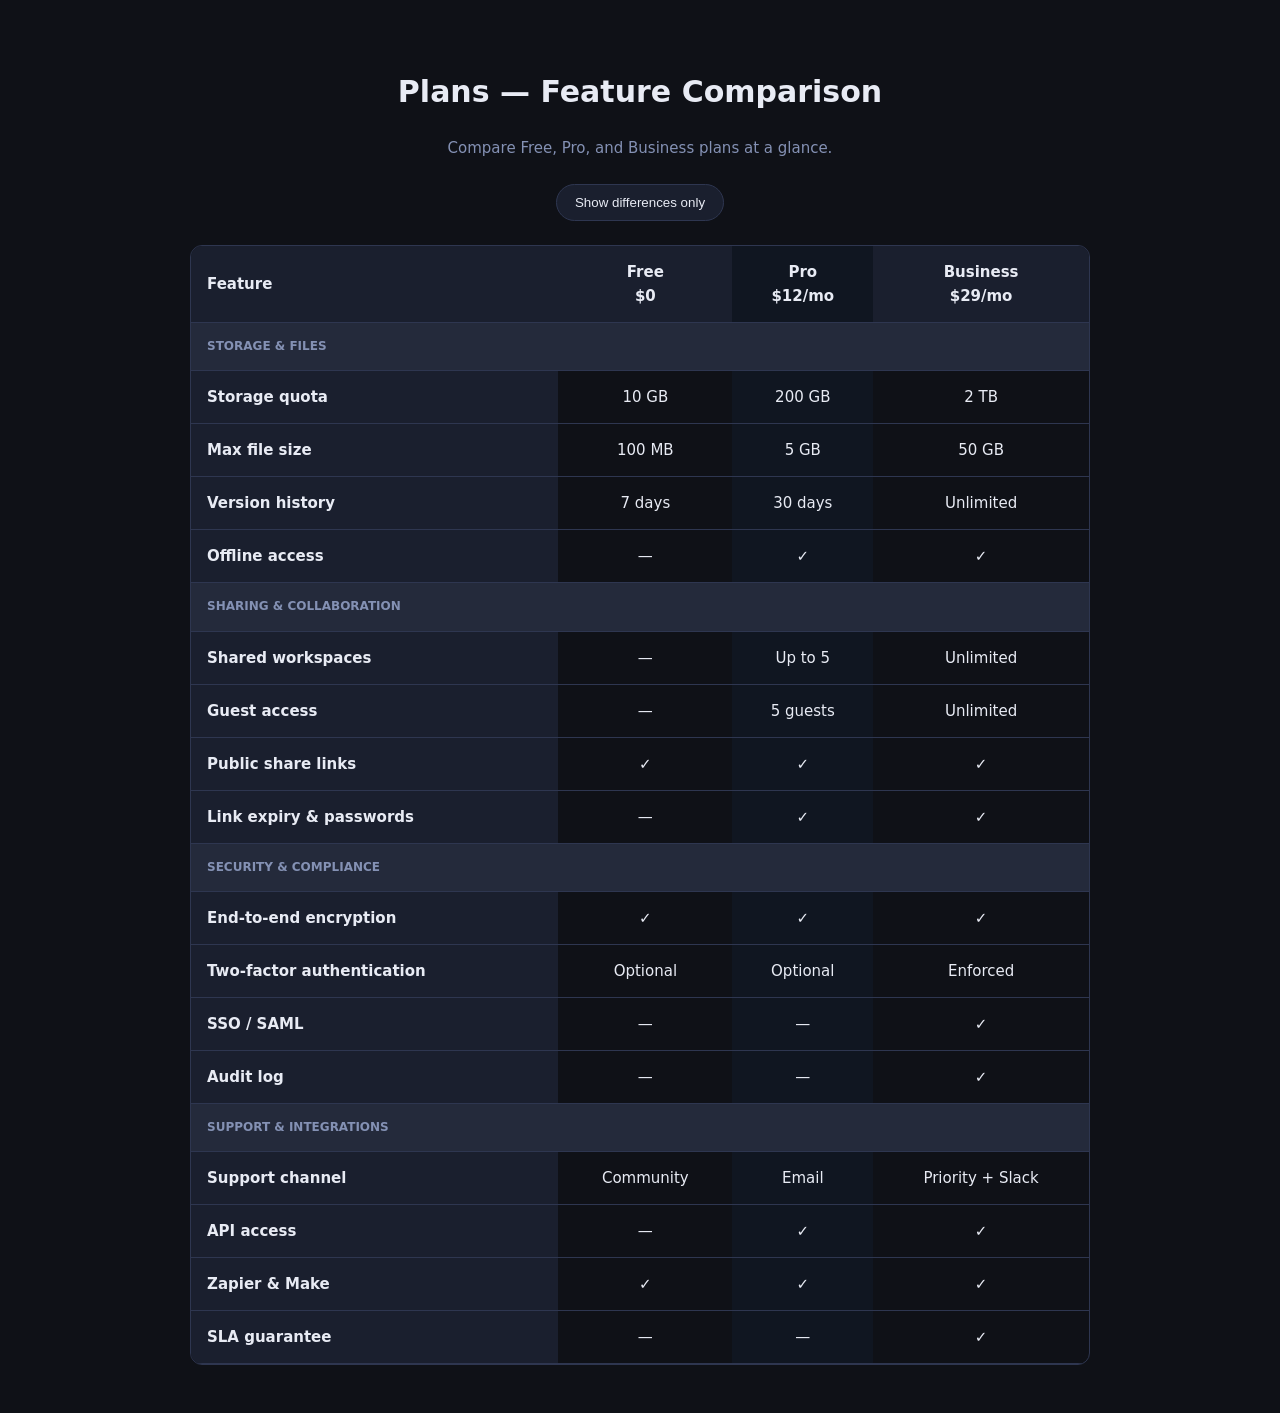
==== compare.html @ 5dd3a096 "Add comparison table page" ====
<!doctype html><html lang="en"><head><meta charset="utf-8"><meta name="viewport" content="width=device-width,initial-scale=1"><title>Plans — Feature Comparison</title><style>body{margin:0;background:#0f1117;color:#e8ebf4;font:15px/1.6 system-ui,sans-serif;padding:48px 16px}main{max-width:900px;margin:auto}h1{text-align:center}p{text-align:center;color:#8491b4}.wrap{overflow:auto;border:1px solid #2e3650;border-radius:12px}table{width:100%;border-collapse:collapse;min-width:650px}th,td{padding:14px 16px;border-bottom:1px solid #2e3650;text-align:center}th:first-child,td:first-child{text-align:left}th{background:#1a1f2e}.pro{background:#1d346122}.cat td{background:#242a3b;color:#8491b4;font-size:12px;text-transform:uppercase;font-weight:700}.controls{text-align:center;margin:24px}.toggle{padding:10px 18px;border-radius:999px;border:1px solid #2e3650;background:#1a1f2e;color:#e8ebf4;cursor:pointer}.diff-active .same{display:none}</style></head><body><main><h1>Plans — Feature Comparison</h1><p>Compare Free, Pro, and Business plans at a glance.</p><div class="controls"><button id="diff" class="toggle" role="switch" aria-pressed="false">Show differences only</button></div><div class="wrap"><table aria-label="Plan feature comparison"><thead><tr><th>Feature</th><th>Free<br>$0</th><th class="pro">Pro<br>$12/mo</th><th>Business<br>$29/mo</th></tr></thead><tbody><tr class="cat"><td colspan="4">Storage & files</td></tr><tr><th>Storage quota</th><td>10 GB</td><td class="pro">200 GB</td><td>2 TB</td></tr><tr><th>Max file size</th><td>100 MB</td><td class="pro">5 GB</td><td>50 GB</td></tr><tr><th>Version history</th><td>7 days</td><td class="pro">30 days</td><td>Unlimited</td></tr><tr><th>Offline access</th><td>—</td><td class="pro">✓</td><td>✓</td></tr><tr class="cat"><td colspan="4">Sharing & collaboration</td></tr><tr><th>Shared workspaces</th><td>—</td><td class="pro">Up to 5</td><td>Unlimited</td></tr><tr><th>Guest access</th><td>—</td><td class="pro">5 guests</td><td>Unlimited</td></tr><tr class="same"><th>Public share links</th><td>✓</td><td class="pro">✓</td><td>✓</td></tr><tr><th>Link expiry & passwords</th><td>—</td><td class="pro">✓</td><td>✓</td></tr><tr class="cat"><td colspan="4">Security & compliance</td></tr><tr class="same"><th>End-to-end encryption</th><td>✓</td><td class="pro">✓</td><td>✓</td></tr><tr><th>Two-factor authentication</th><td>Optional</td><td class="pro">Optional</td><td>Enforced</td></tr><tr><th>SSO / SAML</th><td>—</td><td class="pro">—</td><td>✓</td></tr><tr><th>Audit log</th><td>—</td><td class="pro">—</td><td>✓</td></tr><tr class="cat"><td colspan="4">Support & integrations</td></tr><tr><th>Support channel</th><td>Community</td><td class="pro">Email</td><td>Priority + Slack</td></tr><tr><th>API access</th><td>—</td><td class="pro">✓</td><td>✓</td></tr><tr class="same"><th>Zapier & Make</th><td>✓</td><td class="pro">✓</td><td>✓</td></tr><tr><th>SLA guarantee</th><td>—</td><td class="pro">—</td><td>✓</td></tr></tbody></table></div></main><script>const b=document.getElementById('diff');b.onclick=()=>{const on=b.getAttribute('aria-pressed')==='true';b.setAttribute('aria-pressed',String(!on));document.body.classList.toggle('diff-active',!on)};</script></body></html>
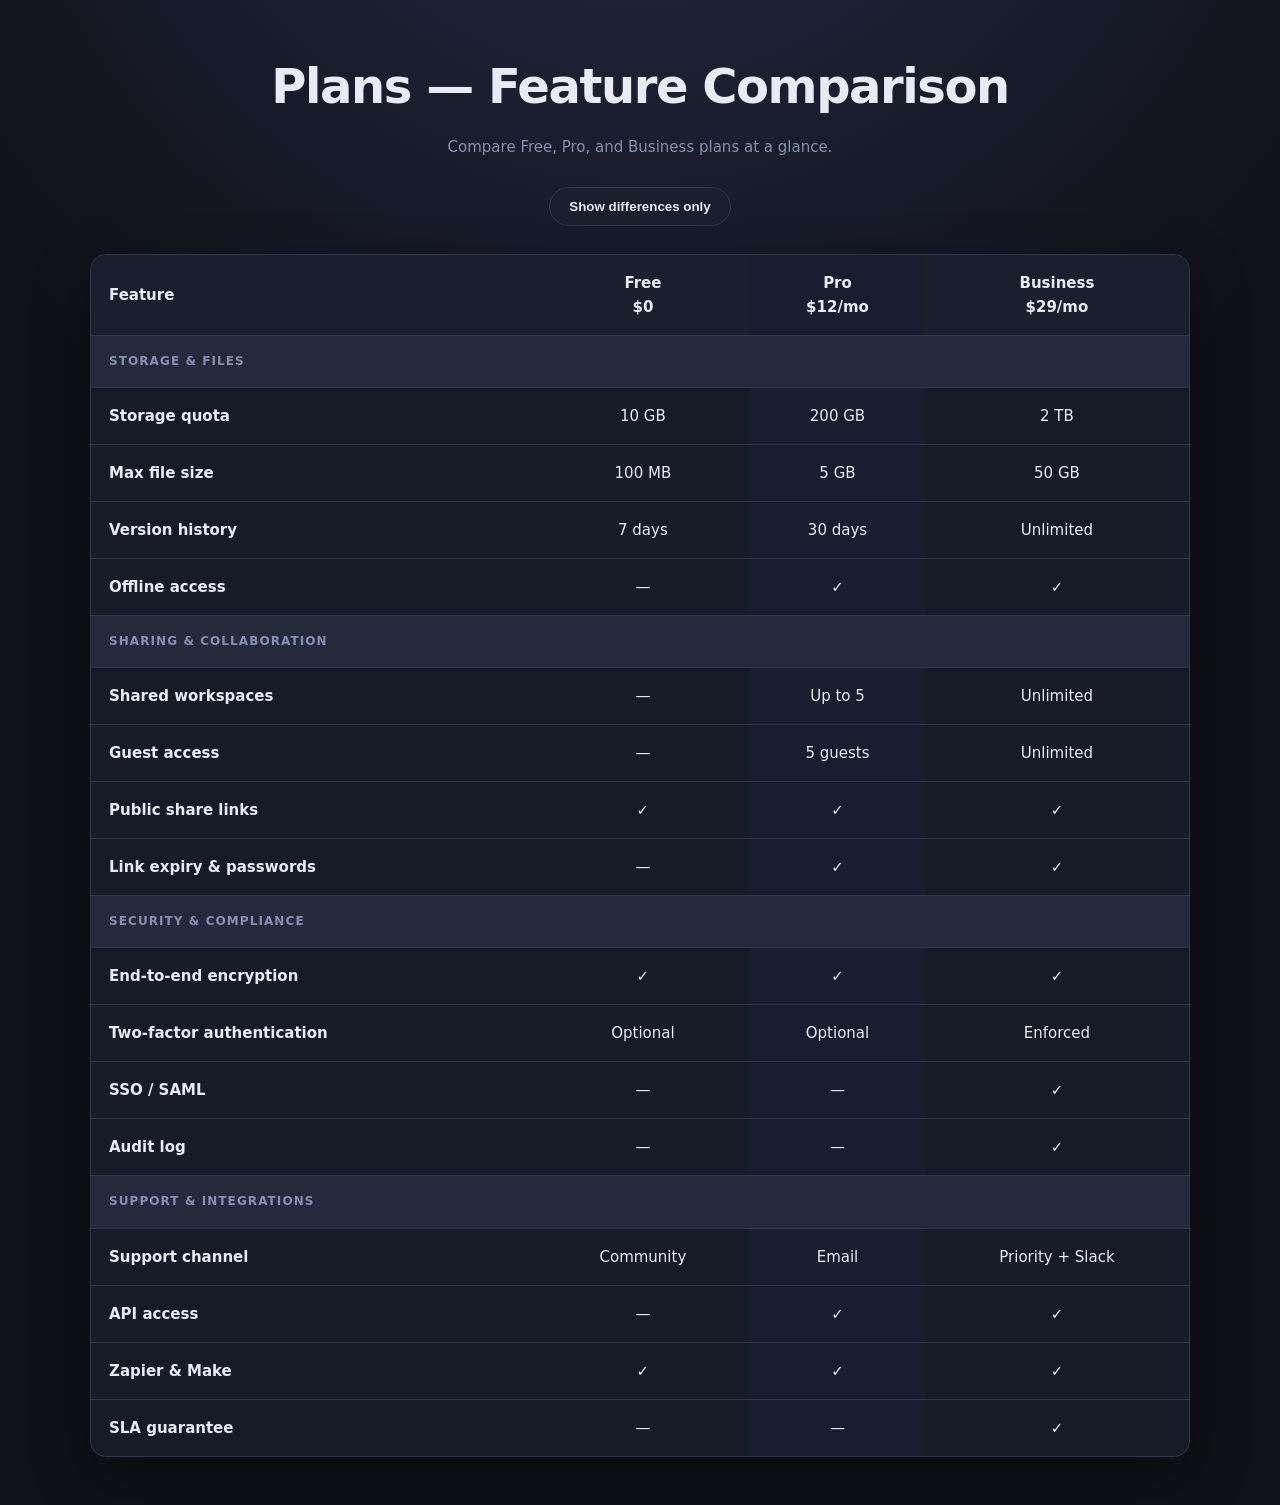
==== commit 220e35fe: "Use dedicated CSS stylesheet for comparison table" ====
--- a/compare.html
+++ b/compare.html
@@ -1 +1,69 @@
-<!doctype html><html lang="en"><head><meta charset="utf-8"><meta name="viewport" content="width=device-width,initial-scale=1"><title>Plans — Feature Comparison</title><style>body{margin:0;background:#0f1117;color:#e8ebf4;font:15px/1.6 system-ui,sans-serif;padding:48px 16px}main{max-width:900px;margin:auto}h1{text-align:center}p{text-align:center;color:#8491b4}.wrap{overflow:auto;border:1px solid #2e3650;border-radius:12px}table{width:100%;border-collapse:collapse;min-width:650px}th,td{padding:14px 16px;border-bottom:1px solid #2e3650;text-align:center}th:first-child,td:first-child{text-align:left}th{background:#1a1f2e}.pro{background:#1d346122}.cat td{background:#242a3b;color:#8491b4;font-size:12px;text-transform:uppercase;font-weight:700}.controls{text-align:center;margin:24px}.toggle{padding:10px 18px;border-radius:999px;border:1px solid #2e3650;background:#1a1f2e;color:#e8ebf4;cursor:pointer}.diff-active .same{display:none}</style></head><body><main><h1>Plans — Feature Comparison</h1><p>Compare Free, Pro, and Business plans at a glance.</p><div class="controls"><button id="diff" class="toggle" role="switch" aria-pressed="false">Show differences only</button></div><div class="wrap"><table aria-label="Plan feature comparison"><thead><tr><th>Feature</th><th>Free<br>$0</th><th class="pro">Pro<br>$12/mo</th><th>Business<br>$29/mo</th></tr></thead><tbody><tr class="cat"><td colspan="4">Storage & files</td></tr><tr><th>Storage quota</th><td>10 GB</td><td class="pro">200 GB</td><td>2 TB</td></tr><tr><th>Max file size</th><td>100 MB</td><td class="pro">5 GB</td><td>50 GB</td></tr><tr><th>Version history</th><td>7 days</td><td class="pro">30 days</td><td>Unlimited</td></tr><tr><th>Offline access</th><td>—</td><td class="pro">✓</td><td>✓</td></tr><tr class="cat"><td colspan="4">Sharing & collaboration</td></tr><tr><th>Shared workspaces</th><td>—</td><td class="pro">Up to 5</td><td>Unlimited</td></tr><tr><th>Guest access</th><td>—</td><td class="pro">5 guests</td><td>Unlimited</td></tr><tr class="same"><th>Public share links</th><td>✓</td><td class="pro">✓</td><td>✓</td></tr><tr><th>Link expiry & passwords</th><td>—</td><td class="pro">✓</td><td>✓</td></tr><tr class="cat"><td colspan="4">Security & compliance</td></tr><tr class="same"><th>End-to-end encryption</th><td>✓</td><td class="pro">✓</td><td>✓</td></tr><tr><th>Two-factor authentication</th><td>Optional</td><td class="pro">Optional</td><td>Enforced</td></tr><tr><th>SSO / SAML</th><td>—</td><td class="pro">—</td><td>✓</td></tr><tr><th>Audit log</th><td>—</td><td class="pro">—</td><td>✓</td></tr><tr class="cat"><td colspan="4">Support & integrations</td></tr><tr><th>Support channel</th><td>Community</td><td class="pro">Email</td><td>Priority + Slack</td></tr><tr><th>API access</th><td>—</td><td class="pro">✓</td><td>✓</td></tr><tr class="same"><th>Zapier & Make</th><td>✓</td><td class="pro">✓</td><td>✓</td></tr><tr><th>SLA guarantee</th><td>—</td><td class="pro">—</td><td>✓</td></tr></tbody></table></div></main><script>const b=document.getElementById('diff');b.onclick=()=>{const on=b.getAttribute('aria-pressed')==='true';b.setAttribute('aria-pressed',String(!on));document.body.classList.toggle('diff-active',!on)};</script></body></html>+<!doctype html>
+<html lang="en">
+<head>
+  <meta charset="utf-8">
+  <meta name="viewport" content="width=device-width, initial-scale=1">
+  <meta name="description" content="Responsive comparison of Free, Pro, and Business plans.">
+  <title>Plans — Feature Comparison</title>
+  <link rel="stylesheet" href="styles.css">
+</head>
+<body>
+  <main>
+    <h1>Plans — Feature Comparison</h1>
+    <p>Compare Free, Pro, and Business plans at a glance.</p>
+
+    <div class="controls">
+      <button id="diff" class="toggle" type="button" role="switch" aria-pressed="false">
+        Show differences only
+      </button>
+    </div>
+
+    <div class="wrap">
+      <table aria-label="Plan feature comparison">
+        <thead>
+          <tr>
+            <th scope="col">Feature</th>
+            <th scope="col">Free<br>$0</th>
+            <th scope="col" class="pro">Pro<br>$12/mo</th>
+            <th scope="col">Business<br>$29/mo</th>
+          </tr>
+        </thead>
+        <tbody>
+          <tr class="cat"><td colspan="4">Storage &amp; files</td></tr>
+          <tr><th scope="row">Storage quota</th><td>10 GB</td><td class="pro">200 GB</td><td>2 TB</td></tr>
+          <tr><th scope="row">Max file size</th><td>100 MB</td><td class="pro">5 GB</td><td>50 GB</td></tr>
+          <tr><th scope="row">Version history</th><td>7 days</td><td class="pro">30 days</td><td>Unlimited</td></tr>
+          <tr><th scope="row">Offline access</th><td>—</td><td class="pro">✓</td><td>✓</td></tr>
+
+          <tr class="cat"><td colspan="4">Sharing &amp; collaboration</td></tr>
+          <tr><th scope="row">Shared workspaces</th><td>—</td><td class="pro">Up to 5</td><td>Unlimited</td></tr>
+          <tr><th scope="row">Guest access</th><td>—</td><td class="pro">5 guests</td><td>Unlimited</td></tr>
+          <tr class="same"><th scope="row">Public share links</th><td>✓</td><td class="pro">✓</td><td>✓</td></tr>
+          <tr><th scope="row">Link expiry &amp; passwords</th><td>—</td><td class="pro">✓</td><td>✓</td></tr>
+
+          <tr class="cat"><td colspan="4">Security &amp; compliance</td></tr>
+          <tr class="same"><th scope="row">End-to-end encryption</th><td>✓</td><td class="pro">✓</td><td>✓</td></tr>
+          <tr><th scope="row">Two-factor authentication</th><td>Optional</td><td class="pro">Optional</td><td>Enforced</td></tr>
+          <tr><th scope="row">SSO / SAML</th><td>—</td><td class="pro">—</td><td>✓</td></tr>
+          <tr><th scope="row">Audit log</th><td>—</td><td class="pro">—</td><td>✓</td></tr>
+
+          <tr class="cat"><td colspan="4">Support &amp; integrations</td></tr>
+          <tr><th scope="row">Support channel</th><td>Community</td><td class="pro">Email</td><td>Priority + Slack</td></tr>
+          <tr><th scope="row">API access</th><td>—</td><td class="pro">✓</td><td>✓</td></tr>
+          <tr class="same"><th scope="row">Zapier &amp; Make</th><td>✓</td><td class="pro">✓</td><td>✓</td></tr>
+          <tr><th scope="row">SLA guarantee</th><td>—</td><td class="pro">—</td><td>✓</td></tr>
+        </tbody>
+      </table>
+    </div>
+  </main>
+
+  <script>
+    const button = document.getElementById('diff');
+    button.addEventListener('click', () => {
+      const enabled = button.getAttribute('aria-pressed') === 'true';
+      button.setAttribute('aria-pressed', String(!enabled));
+      document.body.classList.toggle('diff-active', !enabled);
+    });
+  </script>
+</body>
+</html>
--- a/styles.css
+++ b/styles.css
@@ -0,0 +1,13 @@
+/* Plans — Feature Comparison */
+:root{--bg:#0f1117;--panel:#171b27;--panel-2:#1a1f2e;--border:#2e3650;--text:#e8ebf4;--muted:#8491b4;--accent:#7c8cff;--accent-soft:#1d346122}
+*{box-sizing:border-box}
+html{scroll-behavior:smooth}
+body{margin:0;background:radial-gradient(circle at 50% -20%,#252b46 0%,var(--bg) 45%);color:var(--text);font:15px/1.6 Inter,system-ui,-apple-system,BlinkMacSystemFont,"Segoe UI",sans-serif;padding:48px 16px;min-height:100vh}
+main{max-width:1100px;margin:auto}
+h1{margin:0;text-align:center;font-size:clamp(30px,5vw,48px);letter-spacing:-.03em}
+p{margin:10px auto 0;text-align:center;color:var(--muted);max-width:650px}
+.controls{text-align:center;margin:28px 0}.toggle{padding:11px 19px;border-radius:999px;border:1px solid var(--border);background:var(--panel-2);color:var(--text);cursor:pointer;font-weight:650;transition:.2s}.toggle:hover{border-color:var(--accent);transform:translateY(-1px)}.toggle:focus-visible{outline:3px solid #7c8cff66;outline-offset:3px}
+.wrap{overflow:auto;border:1px solid var(--border);border-radius:16px;background:var(--panel);box-shadow:0 20px 60px #0005}
+table{width:100%;border-collapse:separate;border-spacing:0;min-width:720px}th,td{padding:16px 18px;border-bottom:1px solid var(--border);text-align:center}th:first-child,td:first-child{text-align:left}thead th{background:var(--panel-2);position:sticky;top:0;z-index:1}tbody tr:last-child th,tbody tr:last-child td{border-bottom:0}.pro{background:var(--accent-soft)}.cat td{background:#242a3b;color:var(--muted);font-size:12px;text-transform:uppercase;font-weight:800;letter-spacing:.09em}.same{transition:opacity .2s}.diff-active .same{display:none}
+@media(max-width:640px){body{padding:30px 12px}.wrap{border-radius:12px}th,td{padding:13px 14px}}
+@media(prefers-reduced-motion:reduce){html{scroll-behavior:auto}.toggle{transition:none}}
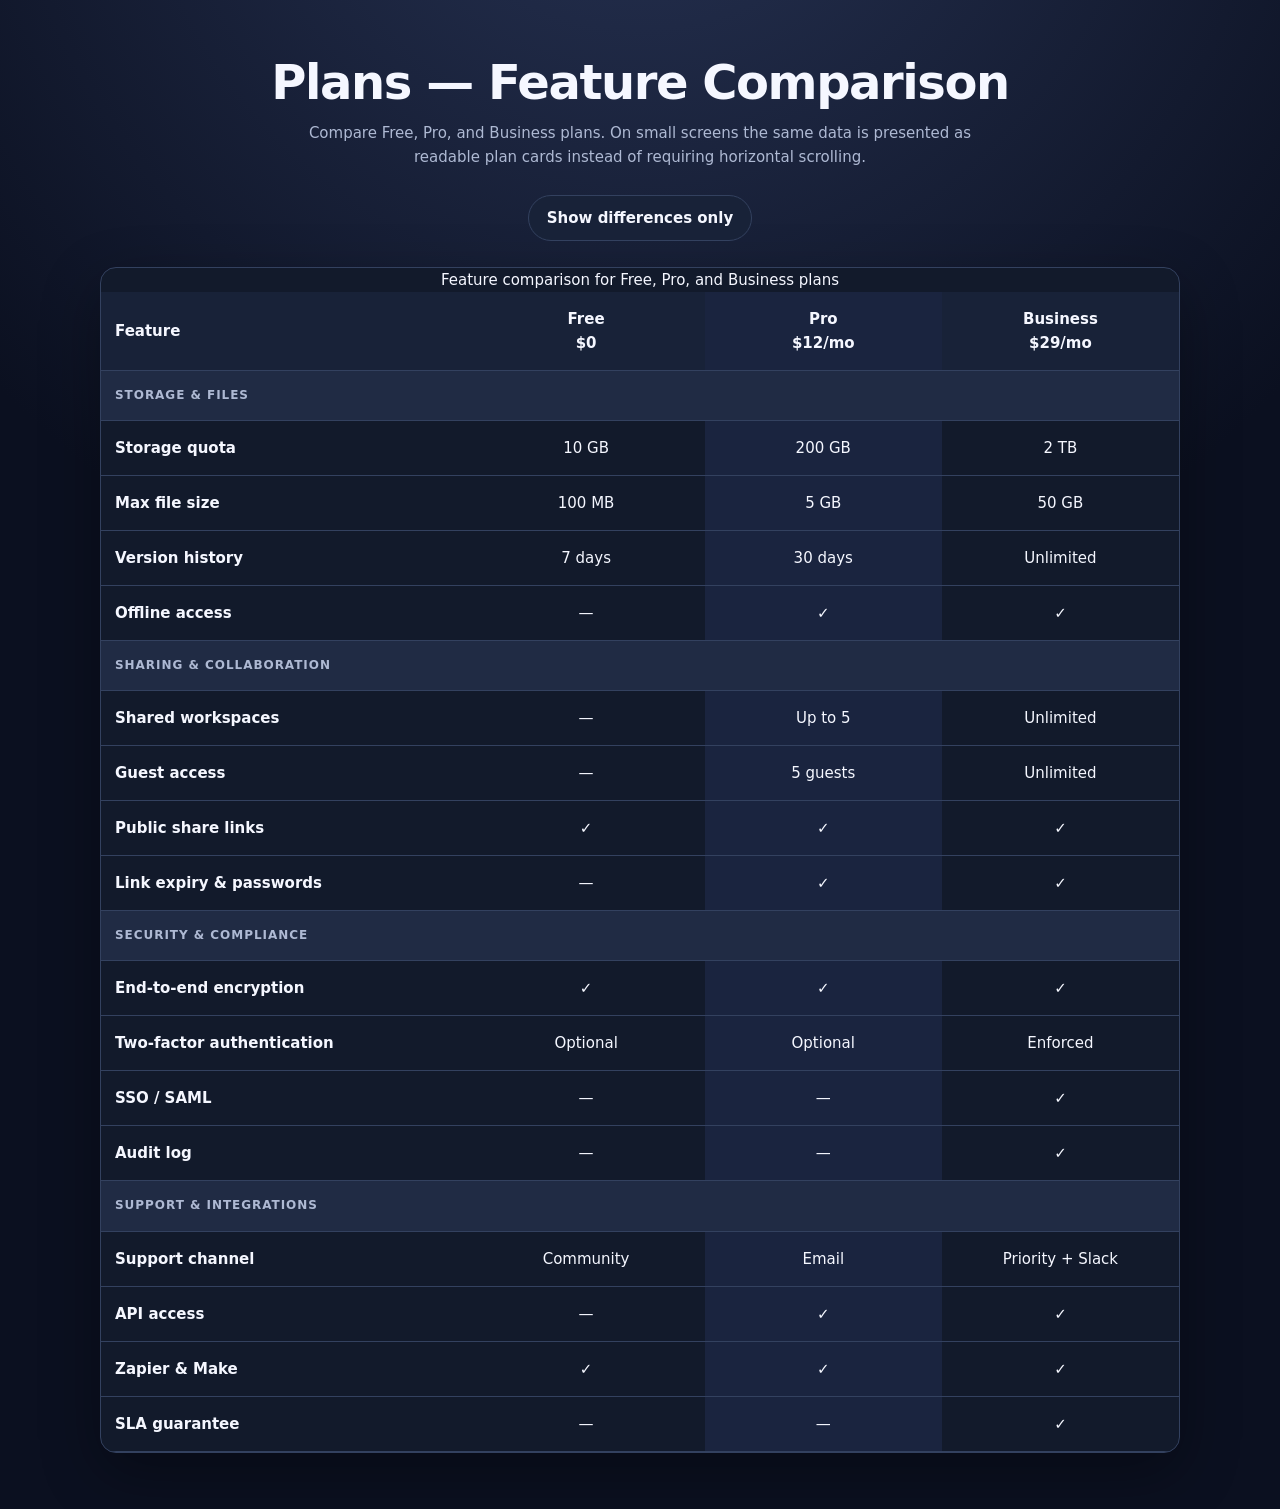
==== commit aedfc76c: "Build accessible mobile plan cards and keyboard-friendly comparison" ====
--- a/compare.html
+++ b/compare.html
@@ -1,69 +1,23 @@
 <!doctype html>
 <html lang="en">
 <head>
-  <meta charset="utf-8">
-  <meta name="viewport" content="width=device-width, initial-scale=1">
-  <meta name="description" content="Responsive comparison of Free, Pro, and Business plans.">
-  <title>Plans — Feature Comparison</title>
-  <link rel="stylesheet" href="styles.css">
+<meta charset="utf-8"><meta name="viewport" content="width=device-width,initial-scale=1">
+<meta name="description" content="Accessible responsive comparison of Free, Pro and Business plans.">
+<title>Plans — Feature Comparison</title><link rel="stylesheet" href="styles.css">
 </head>
-<body>
-  <main>
-    <h1>Plans — Feature Comparison</h1>
-    <p>Compare Free, Pro, and Business plans at a glance.</p>
-
-    <div class="controls">
-      <button id="diff" class="toggle" type="button" role="switch" aria-pressed="false">
-        Show differences only
-      </button>
-    </div>
-
-    <div class="wrap">
-      <table aria-label="Plan feature comparison">
-        <thead>
-          <tr>
-            <th scope="col">Feature</th>
-            <th scope="col">Free<br>$0</th>
-            <th scope="col" class="pro">Pro<br>$12/mo</th>
-            <th scope="col">Business<br>$29/mo</th>
-          </tr>
-        </thead>
-        <tbody>
-          <tr class="cat"><td colspan="4">Storage &amp; files</td></tr>
-          <tr><th scope="row">Storage quota</th><td>10 GB</td><td class="pro">200 GB</td><td>2 TB</td></tr>
-          <tr><th scope="row">Max file size</th><td>100 MB</td><td class="pro">5 GB</td><td>50 GB</td></tr>
-          <tr><th scope="row">Version history</th><td>7 days</td><td class="pro">30 days</td><td>Unlimited</td></tr>
-          <tr><th scope="row">Offline access</th><td>—</td><td class="pro">✓</td><td>✓</td></tr>
-
-          <tr class="cat"><td colspan="4">Sharing &amp; collaboration</td></tr>
-          <tr><th scope="row">Shared workspaces</th><td>—</td><td class="pro">Up to 5</td><td>Unlimited</td></tr>
-          <tr><th scope="row">Guest access</th><td>—</td><td class="pro">5 guests</td><td>Unlimited</td></tr>
-          <tr class="same"><th scope="row">Public share links</th><td>✓</td><td class="pro">✓</td><td>✓</td></tr>
-          <tr><th scope="row">Link expiry &amp; passwords</th><td>—</td><td class="pro">✓</td><td>✓</td></tr>
-
-          <tr class="cat"><td colspan="4">Security &amp; compliance</td></tr>
-          <tr class="same"><th scope="row">End-to-end encryption</th><td>✓</td><td class="pro">✓</td><td>✓</td></tr>
-          <tr><th scope="row">Two-factor authentication</th><td>Optional</td><td class="pro">Optional</td><td>Enforced</td></tr>
-          <tr><th scope="row">SSO / SAML</th><td>—</td><td class="pro">—</td><td>✓</td></tr>
-          <tr><th scope="row">Audit log</th><td>—</td><td class="pro">—</td><td>✓</td></tr>
-
-          <tr class="cat"><td colspan="4">Support &amp; integrations</td></tr>
-          <tr><th scope="row">Support channel</th><td>Community</td><td class="pro">Email</td><td>Priority + Slack</td></tr>
-          <tr><th scope="row">API access</th><td>—</td><td class="pro">✓</td><td>✓</td></tr>
-          <tr class="same"><th scope="row">Zapier &amp; Make</th><td>✓</td><td class="pro">✓</td><td>✓</td></tr>
-          <tr><th scope="row">SLA guarantee</th><td>—</td><td class="pro">—</td><td>✓</td></tr>
-        </tbody>
-      </table>
-    </div>
-  </main>
-
-  <script>
-    const button = document.getElementById('diff');
-    button.addEventListener('click', () => {
-      const enabled = button.getAttribute('aria-pressed') === 'true';
-      button.setAttribute('aria-pressed', String(!enabled));
-      document.body.classList.toggle('diff-active', !enabled);
-    });
-  </script>
-</body>
-</html>
+<body><main>
+<h1>Plans — Feature Comparison</h1><p>Compare Free, Pro, and Business plans. On small screens the same data is presented as readable plan cards instead of requiring horizontal scrolling.</p>
+<div class="controls"><button id="diff" class="toggle" type="button" aria-pressed="false">Show differences only</button></div>
+<div class="wrap"><table><caption class="sr-only">Feature comparison for Free, Pro, and Business plans</caption><thead><tr><th scope="col">Feature</th><th scope="col">Free<br>$0</th><th scope="col" class="pro">Pro<br>$12/mo</th><th scope="col">Business<br>$29/mo</th></tr></thead><tbody>
+<tr class="cat"><td colspan="4">Storage &amp; files</td></tr><tr><th scope="row">Storage quota</th><td>10 GB</td><td class="pro">200 GB</td><td>2 TB</td></tr><tr><th scope="row">Max file size</th><td>100 MB</td><td class="pro">5 GB</td><td>50 GB</td></tr><tr><th scope="row">Version history</th><td>7 days</td><td class="pro">30 days</td><td>Unlimited</td></tr><tr><th scope="row">Offline access</th><td>—</td><td class="pro">✓</td><td>✓</td></tr>
+<tr class="cat"><td colspan="4">Sharing &amp; collaboration</td></tr><tr><th scope="row">Shared workspaces</th><td>—</td><td class="pro">Up to 5</td><td>Unlimited</td></tr><tr><th scope="row">Guest access</th><td>—</td><td class="pro">5 guests</td><td>Unlimited</td></tr><tr class="same"><th scope="row">Public share links</th><td>✓</td><td class="pro">✓</td><td>✓</td></tr><tr><th scope="row">Link expiry &amp; passwords</th><td>—</td><td class="pro">✓</td><td>✓</td></tr>
+<tr class="cat"><td colspan="4">Security &amp; compliance</td></tr><tr class="same"><th scope="row">End-to-end encryption</th><td>✓</td><td class="pro">✓</td><td>✓</td></tr><tr><th scope="row">Two-factor authentication</th><td>Optional</td><td class="pro">Optional</td><td>Enforced</td></tr><tr><th scope="row">SSO / SAML</th><td>—</td><td class="pro">—</td><td>✓</td></tr><tr><th scope="row">Audit log</th><td>—</td><td class="pro">—</td><td>✓</td></tr>
+<tr class="cat"><td colspan="4">Support &amp; integrations</td></tr><tr><th scope="row">Support channel</th><td>Community</td><td class="pro">Email</td><td>Priority + Slack</td></tr><tr><th scope="row">API access</th><td>—</td><td class="pro">✓</td><td>✓</td></tr><tr class="same"><th scope="row">Zapier &amp; Make</th><td>✓</td><td class="pro">✓</td><td>✓</td></tr><tr><th scope="row">SLA guarantee</th><td>—</td><td class="pro">—</td><td>✓</td></tr>
+</tbody></table></div>
+<section class="mobile-plans" aria-label="Mobile plan comparison">
+<article class="plan-card"><h2>Free</h2><div class="price">$0</div><div class="feature-group"><h3>Storage &amp; files</h3><div class="feature"><span>Storage quota</span><span>10 GB</span></div><div class="feature"><span>Max file size</span><span>100 MB</span></div><div class="feature"><span>Version history</span><span>7 days</span></div><div class="feature"><span>Offline access</span><span>—</span></div></div><div class="feature-group"><h3>Sharing &amp; collaboration</h3><div class="feature"><span>Shared workspaces</span><span>—</span></div><div class="feature"><span>Guest access</span><span>—</span></div><div class="feature same"><span>Public share links</span><span>✓</span></div><div class="feature"><span>Link expiry &amp; passwords</span><span>—</span></div></div><div class="feature-group"><h3>Security &amp; compliance</h3><div class="feature same"><span>End-to-end encryption</span><span>✓</span></div><div class="feature"><span>Two-factor authentication</span><span>Optional</span></div><div class="feature"><span>SSO / SAML</span><span>—</span></div><div class="feature"><span>Audit log</span><span>—</span></div></div><div class="feature-group"><h3>Support &amp; integrations</h3><div class="feature"><span>Support channel</span><span>Community</span></div><div class="feature"><span>API access</span><span>—</span></div><div class="feature same"><span>Zapier &amp; Make</span><span>✓</span></div><div class="feature"><span>SLA guarantee</span><span>—</span></div></div></article>
+<article class="plan-card"><h2>Pro</h2><div class="price">$12/mo</div><div class="feature-group"><h3>Storage &amp; files</h3><div class="feature"><span>Storage quota</span><span>200 GB</span></div><div class="feature"><span>Max file size</span><span>5 GB</span></div><div class="feature"><span>Version history</span><span>30 days</span></div><div class="feature"><span>Offline access</span><span>✓</span></div></div><div class="feature-group"><h3>Sharing &amp; collaboration</h3><div class="feature"><span>Shared workspaces</span><span>Up to 5</span></div><div class="feature"><span>Guest access</span><span>5 guests</span></div><div class="feature same"><span>Public share links</span><span>✓</span></div><div class="feature"><span>Link expiry &amp; passwords</span><span>✓</span></div></div><div class="feature-group"><h3>Security &amp; compliance</h3><div class="feature same"><span>End-to-end encryption</span><span>✓</span></div><div class="feature"><span>Two-factor authentication</span><span>Optional</span></div><div class="feature"><span>SSO / SAML</span><span>—</span></div><div class="feature"><span>Audit log</span><span>—</span></div></div><div class="feature-group"><h3>Support &amp; integrations</h3><div class="feature"><span>Support channel</span><span>Email</span></div><div class="feature"><span>API access</span><span>✓</span></div><div class="feature same"><span>Zapier &amp; Make</span><span>✓</span></div><div class="feature"><span>SLA guarantee</span><span>—</span></div></div></article>
+<article class="plan-card"><h2>Business</h2><div class="price">$29/mo</div><div class="feature-group"><h3>Storage &amp; files</h3><div class="feature"><span>Storage quota</span><span>2 TB</span></div><div class="feature"><span>Max file size</span><span>50 GB</span></div><div class="feature"><span>Version history</span><span>Unlimited</span></div><div class="feature"><span>Offline access</span><span>✓</span></div></div><div class="feature-group"><h3>Sharing &amp; collaboration</h3><div class="feature"><span>Shared workspaces</span><span>Unlimited</span></div><div class="feature"><span>Guest access</span><span>Unlimited</span></div><div class="feature same"><span>Public share links</span><span>✓</span></div><div class="feature"><span>Link expiry &amp; passwords</span><span>✓</span></div></div><div class="feature-group"><h3>Security &amp; compliance</h3><div class="feature same"><span>End-to-end encryption</span><span>✓</span></div><div class="feature"><span>Two-factor authentication</span><span>Enforced</span></div><div class="feature"><span>SSO / SAML</span><span>✓</span></div><div class="feature"><span>Audit log</span><span>✓</span></div></div><div class="feature-group"><h3>Support &amp; integrations</h3><div class="feature"><span>Support channel</span><span>Priority + Slack</span></div><div class="feature"><span>API access</span><span>✓</span></div><div class="feature same"><span>Zapier &amp; Make</span><span>✓</span></div><div class="feature"><span>SLA guarantee</span><span>✓</span></div></div></article>
+</section></main>
+<script>const b=document.getElementById('diff');b.addEventListener('click',()=>{const on=b.getAttribute('aria-pressed')==='true';b.setAttribute('aria-pressed',String(!on));document.body.classList.toggle('diff-active',!on)});</script>
+</body></html>
--- a/styles.css
+++ b/styles.css
@@ -1,13 +1,7 @@
-/* Plans — Feature Comparison */
-:root{--bg:#0f1117;--panel:#171b27;--panel-2:#1a1f2e;--border:#2e3650;--text:#e8ebf4;--muted:#8491b4;--accent:#7c8cff;--accent-soft:#1d346122}
-*{box-sizing:border-box}
-html{scroll-behavior:smooth}
-body{margin:0;background:radial-gradient(circle at 50% -20%,#252b46 0%,var(--bg) 45%);color:var(--text);font:15px/1.6 Inter,system-ui,-apple-system,BlinkMacSystemFont,"Segoe UI",sans-serif;padding:48px 16px;min-height:100vh}
-main{max-width:1100px;margin:auto}
-h1{margin:0;text-align:center;font-size:clamp(30px,5vw,48px);letter-spacing:-.03em}
-p{margin:10px auto 0;text-align:center;color:var(--muted);max-width:650px}
-.controls{text-align:center;margin:28px 0}.toggle{padding:11px 19px;border-radius:999px;border:1px solid var(--border);background:var(--panel-2);color:var(--text);cursor:pointer;font-weight:650;transition:.2s}.toggle:hover{border-color:var(--accent);transform:translateY(-1px)}.toggle:focus-visible{outline:3px solid #7c8cff66;outline-offset:3px}
-.wrap{overflow:auto;border:1px solid var(--border);border-radius:16px;background:var(--panel);box-shadow:0 20px 60px #0005}
-table{width:100%;border-collapse:separate;border-spacing:0;min-width:720px}th,td{padding:16px 18px;border-bottom:1px solid var(--border);text-align:center}th:first-child,td:first-child{text-align:left}thead th{background:var(--panel-2);position:sticky;top:0;z-index:1}tbody tr:last-child th,tbody tr:last-child td{border-bottom:0}.pro{background:var(--accent-soft)}.cat td{background:#242a3b;color:var(--muted);font-size:12px;text-transform:uppercase;font-weight:800;letter-spacing:.09em}.same{transition:opacity .2s}.diff-active .same{display:none}
-@media(max-width:640px){body{padding:30px 12px}.wrap{border-radius:12px}th,td{padding:13px 14px}}
-@media(prefers-reduced-motion:reduce){html{scroll-behavior:auto}.toggle{transition:none}}
+/* Accessible responsive plan comparison */
+:root{--bg:#0b1020;--surface:#121a2b;--surface-2:#182238;--border:#33415f;--text:#f5f7ff;--muted:#aeb9d3;--accent:#8ea0ff;--accent-strong:#b6c0ff;--focus:#fff}
+*{box-sizing:border-box}html{scroll-behavior:smooth}body{margin:0;min-height:100vh;padding:clamp(24px,5vw,56px) 14px;background:radial-gradient(circle at 50% -15%,#273354 0,var(--bg) 48%);color:var(--text);font:15px/1.6 Inter,system-ui,-apple-system,BlinkMacSystemFont,"Segoe UI",sans-serif}main{width:min(1080px,100%);margin:auto}h1{margin:0;text-align:center;font-size:clamp(30px,6vw,48px);line-height:1.1;letter-spacing:-.03em}p{margin:12px auto 0;max-width:680px;text-align:center;color:var(--muted)}.controls{display:flex;justify-content:center;margin:26px 0}.toggle{min-height:44px;padding:10px 18px;border:1px solid var(--border);border-radius:999px;background:var(--surface-2);color:var(--text);font:inherit;font-weight:700;cursor:pointer}.toggle:hover{border-color:var(--accent)}.toggle:focus-visible{outline:3px solid var(--focus);outline-offset:4px}.wrap{overflow:hidden;border:1px solid var(--border);border-radius:16px;background:var(--surface);box-shadow:0 20px 60px #0005}table{width:100%;border-collapse:collapse;table-layout:fixed}th,td{padding:15px 14px;border-bottom:1px solid var(--border);text-align:center;overflow-wrap:anywhere}th:first-child,td:first-child{text-align:left;width:34%}thead th{background:var(--surface-2);font-weight:800}tbody th{font-weight:650}.pro{background:#6f7fff18}.cat td{background:#202b44;color:var(--muted);font-size:12px;text-transform:uppercase;letter-spacing:.08em;font-weight:800}.same{transition:none}.diff-active .same{display:none}
+.mobile-plans{display:none}
+@media(max-width:600px){body{padding:24px 10px}h1{font-size:32px}.wrap{display:none}.mobile-plans{display:grid;gap:16px;margin-top:24px}.plan-card{border:1px solid var(--border);border-radius:16px;background:var(--surface);padding:18px}.plan-card h2{margin:0;font-size:22px}.price{color:var(--accent-strong);font-weight:800;margin:2px 0 14px}.feature-group{margin-top:16px}.feature-group h3{margin:0 0 7px;color:var(--muted);font-size:12px;text-transform:uppercase;letter-spacing:.08em}.feature{display:grid;grid-template-columns:minmax(0,1fr) auto;gap:12px;padding:9px 0;border-top:1px solid var(--border)}.feature span:last-child{text-align:right;font-weight:650}.mobile-plans .same{display:none}.diff-active .mobile-plans .same{display:none}}
+@media(min-width:601px){.mobile-plans{display:none!important}}
+@media(prefers-reduced-motion:reduce){html{scroll-behavior:auto}}
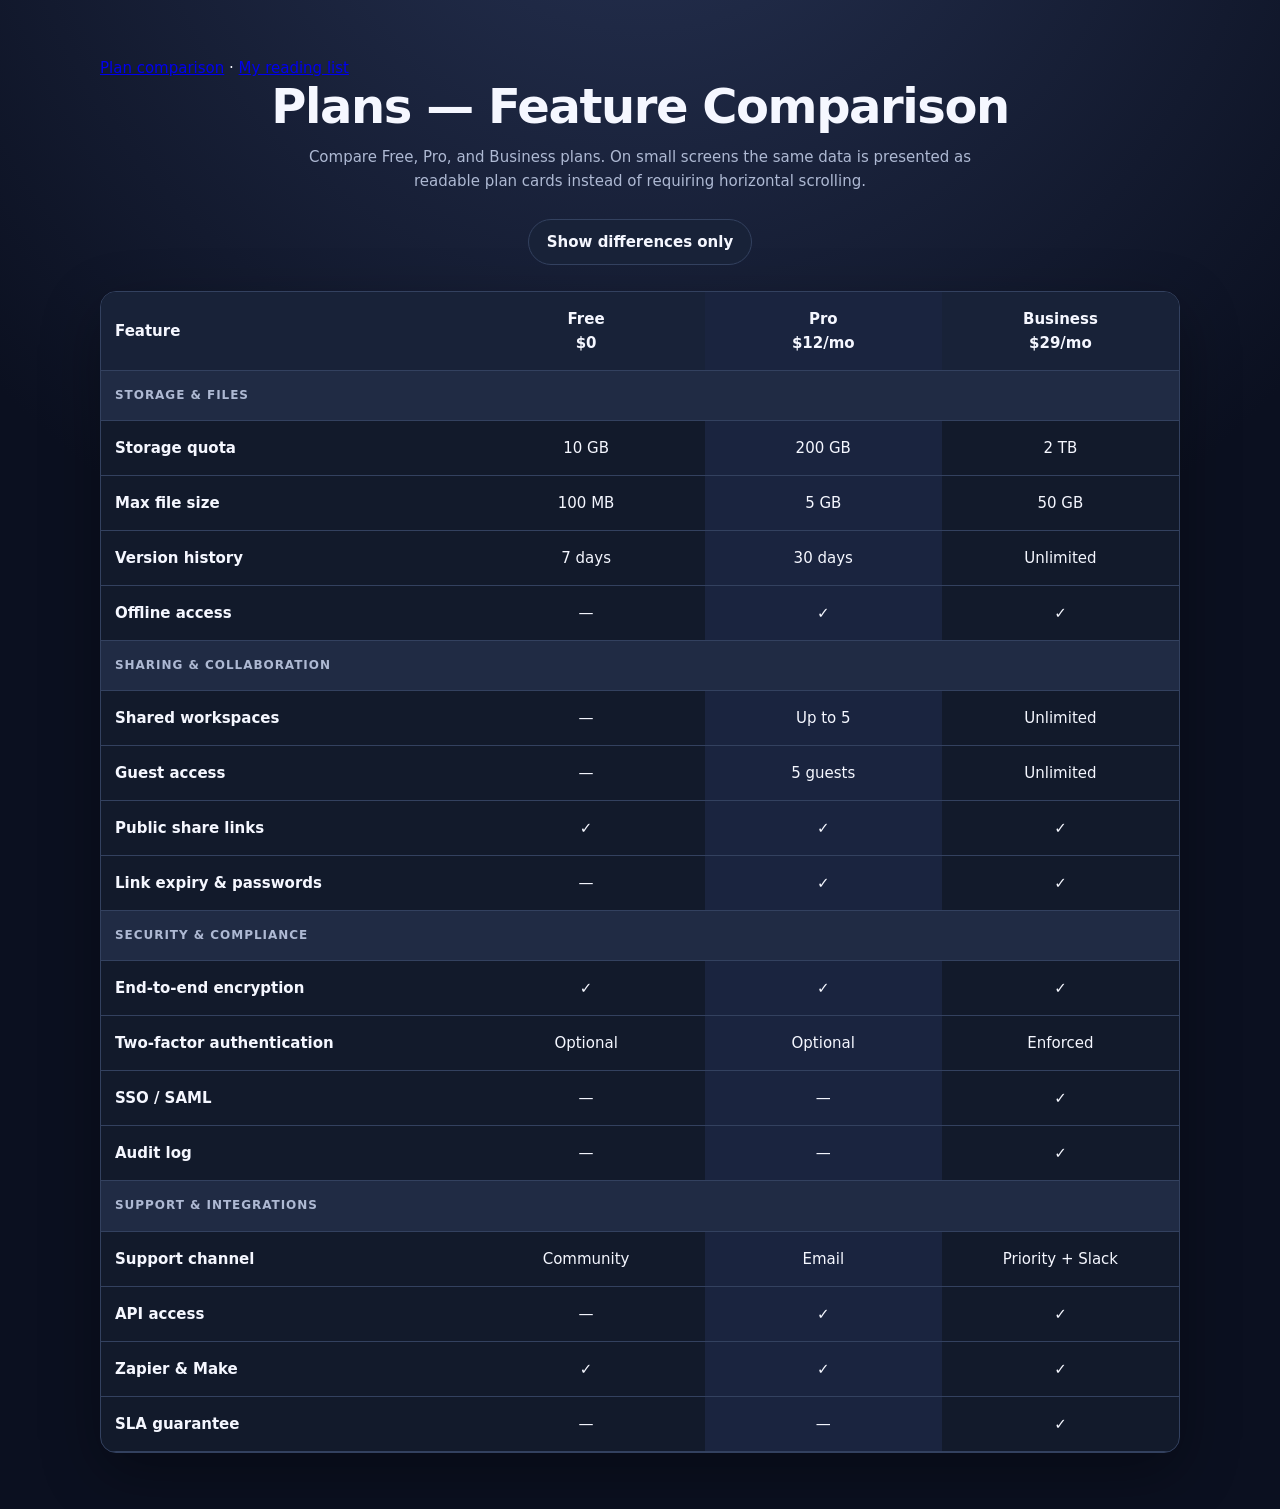
==== commit 42d4c9d1: "feat: connect comparison and reading list navigation" ====
--- a/compare.html
+++ b/compare.html
@@ -6,6 +6,7 @@
 <title>Plans — Feature Comparison</title><link rel="stylesheet" href="styles.css">
 </head>
 <body><main>
+<nav aria-label="Project navigation"><a href="compare.html" aria-current="page">Plan comparison</a> · <a href="reading-list.html">My reading list</a></nav>
 <h1>Plans — Feature Comparison</h1><p>Compare Free, Pro, and Business plans. On small screens the same data is presented as readable plan cards instead of requiring horizontal scrolling.</p>
 <div class="controls"><button id="diff" class="toggle" type="button" aria-pressed="false">Show differences only</button></div>
 <div class="wrap"><table><caption class="sr-only">Feature comparison for Free, Pro, and Business plans</caption><thead><tr><th scope="col">Feature</th><th scope="col">Free<br>$0</th><th scope="col" class="pro">Pro<br>$12/mo</th><th scope="col">Business<br>$29/mo</th></tr></thead><tbody>
--- a/styles.css
+++ b/styles.css
@@ -1,7 +1,7 @@
 /* Accessible responsive plan comparison */
 :root{--bg:#0b1020;--surface:#121a2b;--surface-2:#182238;--border:#33415f;--text:#f5f7ff;--muted:#aeb9d3;--accent:#8ea0ff;--accent-strong:#b6c0ff;--focus:#fff}
 *{box-sizing:border-box}html{scroll-behavior:smooth}body{margin:0;min-height:100vh;padding:clamp(24px,5vw,56px) 14px;background:radial-gradient(circle at 50% -15%,#273354 0,var(--bg) 48%);color:var(--text);font:15px/1.6 Inter,system-ui,-apple-system,BlinkMacSystemFont,"Segoe UI",sans-serif}main{width:min(1080px,100%);margin:auto}h1{margin:0;text-align:center;font-size:clamp(30px,6vw,48px);line-height:1.1;letter-spacing:-.03em}p{margin:12px auto 0;max-width:680px;text-align:center;color:var(--muted)}.controls{display:flex;justify-content:center;margin:26px 0}.toggle{min-height:44px;padding:10px 18px;border:1px solid var(--border);border-radius:999px;background:var(--surface-2);color:var(--text);font:inherit;font-weight:700;cursor:pointer}.toggle:hover{border-color:var(--accent)}.toggle:focus-visible{outline:3px solid var(--focus);outline-offset:4px}.wrap{overflow:hidden;border:1px solid var(--border);border-radius:16px;background:var(--surface);box-shadow:0 20px 60px #0005}table{width:100%;border-collapse:collapse;table-layout:fixed}th,td{padding:15px 14px;border-bottom:1px solid var(--border);text-align:center;overflow-wrap:anywhere}th:first-child,td:first-child{text-align:left;width:34%}thead th{background:var(--surface-2);font-weight:800}tbody th{font-weight:650}.pro{background:#6f7fff18}.cat td{background:#202b44;color:var(--muted);font-size:12px;text-transform:uppercase;letter-spacing:.08em;font-weight:800}.same{transition:none}.diff-active .same{display:none}
-.mobile-plans{display:none}
+.mobile-plans{display:none}.sr-only{position:absolute;width:1px;height:1px;padding:0;margin:-1px;overflow:hidden;clip:rect(0,0,0,0);white-space:nowrap;border:0}
 @media(max-width:600px){body{padding:24px 10px}h1{font-size:32px}.wrap{display:none}.mobile-plans{display:grid;gap:16px;margin-top:24px}.plan-card{border:1px solid var(--border);border-radius:16px;background:var(--surface);padding:18px}.plan-card h2{margin:0;font-size:22px}.price{color:var(--accent-strong);font-weight:800;margin:2px 0 14px}.feature-group{margin-top:16px}.feature-group h3{margin:0 0 7px;color:var(--muted);font-size:12px;text-transform:uppercase;letter-spacing:.08em}.feature{display:grid;grid-template-columns:minmax(0,1fr) auto;gap:12px;padding:9px 0;border-top:1px solid var(--border)}.feature span:last-child{text-align:right;font-weight:650}.mobile-plans .same{display:none}.diff-active .mobile-plans .same{display:none}}
 @media(min-width:601px){.mobile-plans{display:none!important}}
 @media(prefers-reduced-motion:reduce){html{scroll-behavior:auto}}
